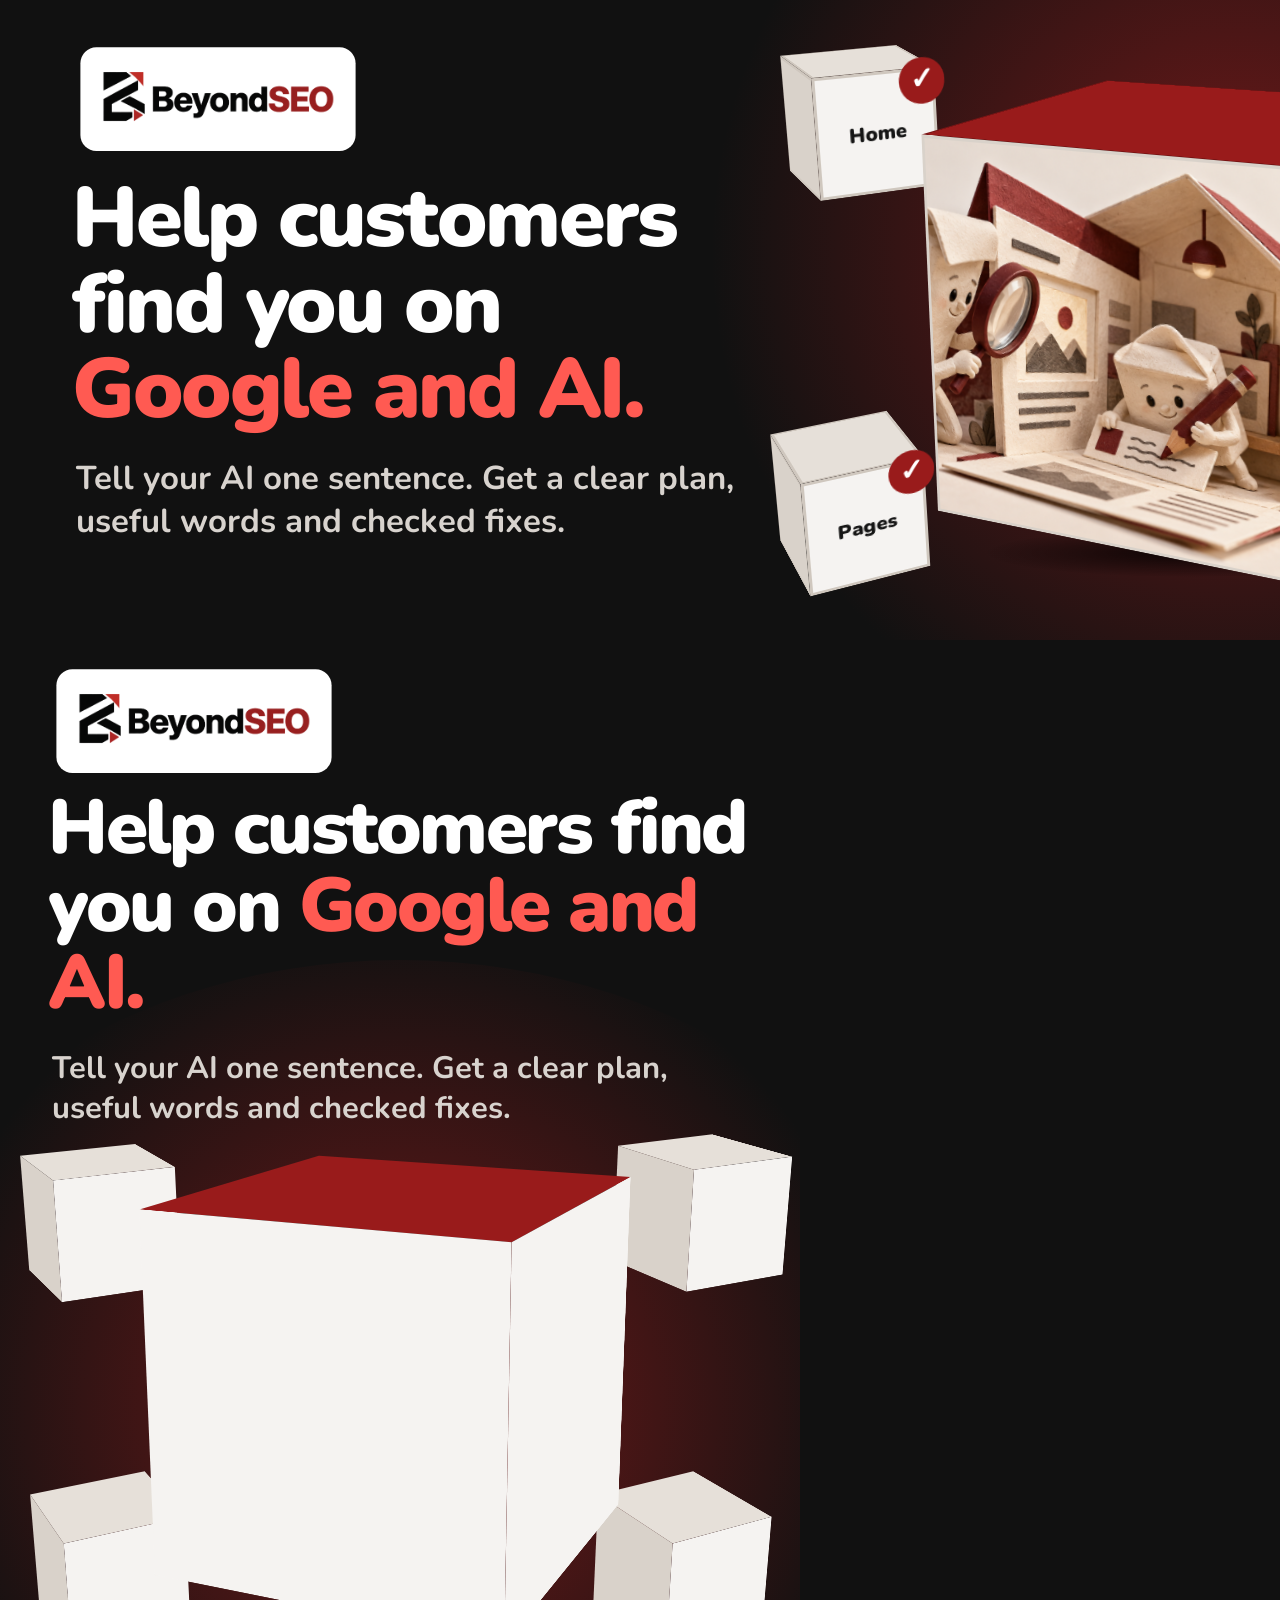
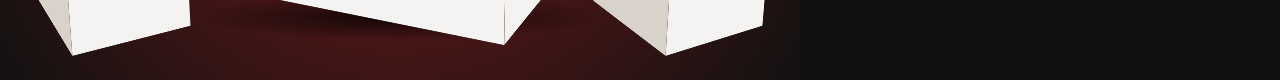
==== media/paperworks/source/hero.html @ bae911b1 "Redesign README around a 3D paper box explainer Co-Authored-By: Muhammad Tahir Ashraf <265382092+bey" ====
<!doctype html><html lang="en"><meta charset="utf-8">
<link rel="stylesheet" href="https://fonts.googleapis.com/css2?family=Nunito:wght@700;900&display=swap">
<style>
*{box-sizing:border-box;margin:0}body{background:#111;font-family:Nunito,Arial,sans-serif}
section{position:relative;overflow:hidden;background:#111;color:#fff}
.glow{position:absolute;border-radius:50%;background:radial-gradient(circle,rgba(170,30,30,.65),rgba(17,17,17,0) 68%)}
.logo{border-radius:16px;display:block;height:auto;clip-path:inset(9% 7% round 16px)}
h1{font-weight:900;letter-spacing:-2.5px;line-height:1.02}h1 em{font-style:normal;color:#ff5a52}
p{font-weight:700;color:#d8d3ce;line-height:1.3}
.world{position:absolute;perspective:1500px}
.tilt,.cube,.mini{position:absolute;transform-style:preserve-3d}
.tilt{transform:rotateX(-14deg)}.cube{inset:0;transform:rotateY(-24deg)}
.f{position:absolute;inset:0;background:#f5f3f1;border:3px solid #d9d2ca;overflow:hidden;backface-visibility:hidden;color:#151515}
.lid{background:#991b1b;border-color:#7a1414}
.m{position:absolute;inset:0;background:#f5f3f1;border:3px solid #cfc7be;display:flex;align-items:center;justify-content:center;color:#151515;font-weight:900;backface-visibility:hidden}.m.s{background:#d9d2ca}.m.t{background:#e6e0d9}
.tick{position:absolute;right:-13px;top:-13px;width:46px;height:46px;border-radius:50%;background:#991b1b;color:#fff;text-align:center;line-height:44px;font-size:29px}
.mini{width:120px;height:120px;transform:rotateX(-18deg) rotateY(28deg)}.mini .m{font-size:20px}
.shadow{position:absolute;border-radius:50%;background:radial-gradient(ellipse,rgba(0,0,0,.8),rgba(0,0,0,0) 72%)}
#desktop{width:1600px;height:640px}#desktop .glow{left:690px;top:-300px;width:1100px;height:1100px}
#desktop .logo{position:absolute;left:58px;top:36px;width:320px}#desktop h1{position:absolute;left:72px;top:176px;font-size:84px;width:720px}
#desktop p{position:absolute;left:76px;top:458px;font-size:33px;width:690px}
#mobile{width:800px;height:1040px}#mobile .glow{left:-160px;top:320px;width:1120px;height:900px}
#mobile .logo{position:absolute;left:34px;top:18px;width:320px}#mobile h1{position:absolute;left:48px;top:150px;font-size:76px;width:710px}
#mobile p{position:absolute;left:52px;top:408px;font-size:31px;width:690px}
</style>
<script>
function box(id,size,cx,cy,o){const h=size/2;const M=(l,x,y)=>`<div class="mini" style="left:${x}px;top:${y}px"><div class="m" style="transform:translateZ(60px)">${l}<div class="tick">✓</div></div><div class="m s" style="transform:rotateY(90deg) translateZ(60px)"></div><div class="m s" style="transform:rotateY(-90deg) translateZ(60px)"></div><div class="m t" style="transform:rotateX(90deg) translateZ(60px)"></div></div>`;
const w=document.getElementById(id);w.insertAdjacentHTML('beforeend',`<div class="shadow" style="left:${cx-size*.55}px;top:${cy+size*.62}px;width:${size*1.1}px;height:${size*.13}px"></div><div class="world" style="inset:0;perspective-origin:${cx}px ${cy-70}px">${o.map(a=>M(...a)).join('')}<div class="tilt" style="left:${cx-h}px;top:${cy-h}px;width:${size}px;height:${size}px"><div class="cube"><div class="f" style="transform:translateZ(${h}px)"><img src="../seo-house.png" style="position:absolute;left:${-size*.25}px;top:0;height:100%"></div><div class="f" style="transform:rotateY(90deg) translateZ(${h}px)"><img src="explainer/assets/sprites/scan-3.png" style="position:absolute;left:12%;top:18%;height:70%"></div><div class="f lid" style="transform:rotateX(90deg) translateZ(${h}px)"></div></div></div></div>`)}
</script>
<section id="desktop"><div class="glow"></div><img class="logo" src="../wordmark.png" alt=""><h1>Help customers find you on <em>Google and AI.</em></h1><p>Tell your AI one sentence. Get a clear plan, useful words and checked fixes.</p></section>
<section id="mobile"><div class="glow"></div><img class="logo" src="../wordmark.png" alt=""><h1>Help customers find you on <em>Google and AI.</em></h1><p>Tell your AI one sentence. Get a clear plan, useful words and checked fixes.</p></section>
<script>box('desktop',370,1190,300,[['Home',800,60],['Rivals',1420,40],['Backlinks',1430,420],['Pages',790,440]]);box('mobile',360,400,730,[['Home',40,520],['Rivals',640,510],['Backlinks',620,860],['Pages',50,860]]);</script>
</html>
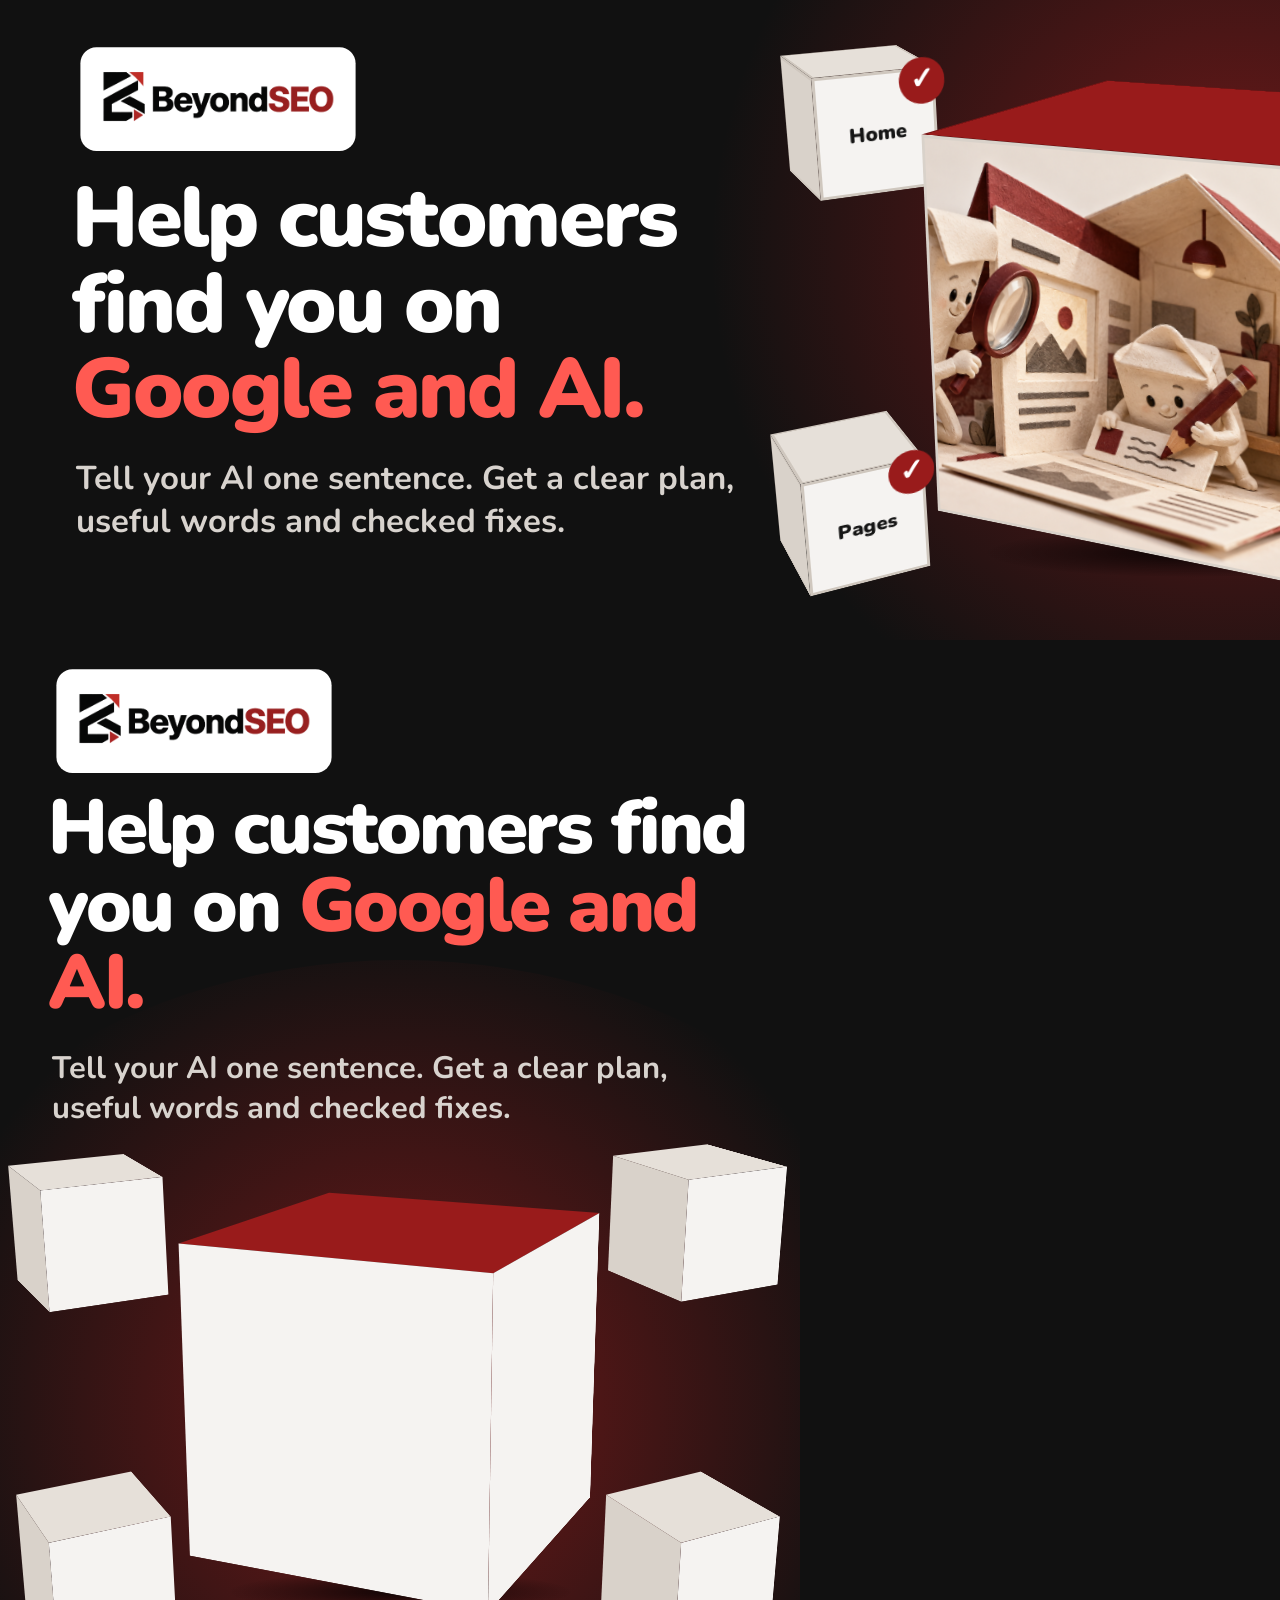
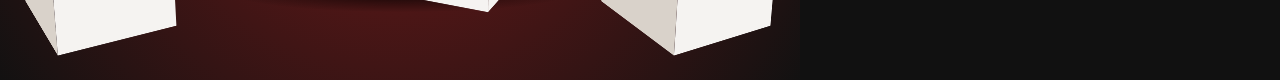
==== commit d9475e6d: "Keep every label visible in the mobile hero Co-Authored-By: Muhammad Tahir Ashraf <265382092+beyondt" ====
--- a/media/paperworks/source/hero.html
+++ b/media/paperworks/source/hero.html
@@ -29,5 +29,5 @@
 </script>
 <section id="desktop"><div class="glow"></div><img class="logo" src="../wordmark.png" alt=""><h1>Help customers find you on <em>Google and AI.</em></h1><p>Tell your AI one sentence. Get a clear plan, useful words and checked fixes.</p></section>
 <section id="mobile"><div class="glow"></div><img class="logo" src="../wordmark.png" alt=""><h1>Help customers find you on <em>Google and AI.</em></h1><p>Tell your AI one sentence. Get a clear plan, useful words and checked fixes.</p></section>
-<script>box('desktop',370,1190,300,[['Home',800,60],['Rivals',1420,40],['Backlinks',1430,420],['Pages',790,440]]);box('mobile',360,400,730,[['Home',40,520],['Rivals',640,510],['Backlinks',620,860],['Pages',50,860]]);</script>
+<script>box('desktop',370,1190,300,[['Home',800,60],['Rivals',1420,40],['Backlinks',1430,420],['Pages',790,440]]);box('mobile',310,400,740,[['Home',28,530],['Rivals',635,520],['Backlinks',628,860],['Pages',36,860]]);</script>
 </html>
